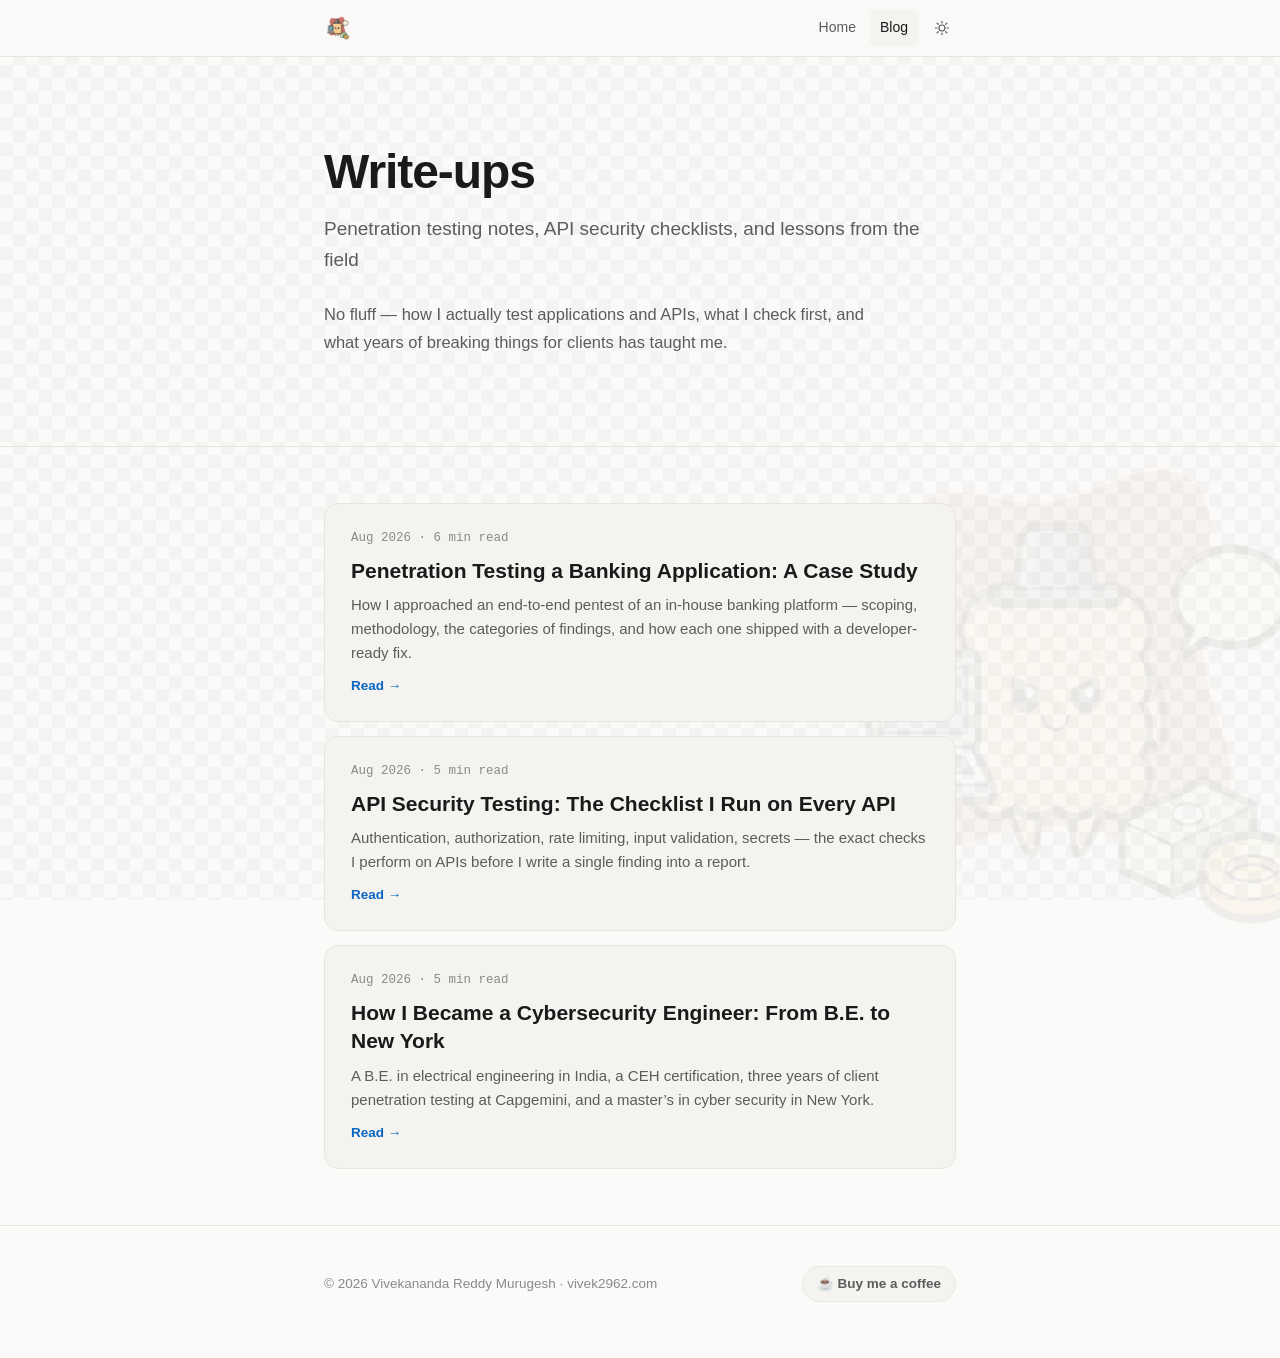
==== blog/index.html @ 9e59f550 "Add blog (3 write-ups), 404 page, sitemap with all URLs, nav Blog link" ====
<!DOCTYPE html>
<html lang="en">
<head>
  <meta charset="UTF-8" />
  <meta name="viewport" content="width=device-width, initial-scale=1.0" />
  <title>Write-ups — Vivek Murugesh | Cybersecurity Blog</title>
  <meta name="description" content="Penetration testing write-ups, API security checklists, and career lessons from a cybersecurity engineer with 5+ years in web, API, cloud and network security." />
  <meta name="author" content="Vivekananda Reddy Murugesh" />
  <meta name="robots" content="index, follow" />
  <link rel="canonical" href="https://www.vivek2962.com/blog/" />
  <meta name="theme-color" content="#ffffff" media="(prefers-color-scheme: light)" />
  <meta name="theme-color" content="#0f0f10" media="(prefers-color-scheme: dark)" />
  <meta property="og:type" content="article" />
  <meta property="og:url" content="https://www.vivek2962.com/blog/" />
  <meta property="og:title" content="Write-ups — Vivek Murugesh" />
  <meta property="og:description" content="Penetration testing write-ups, API security checklists, and career lessons from a cybersecurity engineer with 5+ years in web, API, cloud and network security." />
  <meta property="og:image" content="https://www.vivek2962.com/assets/img/og-image.png" />
  <meta property="og:image:width" content="1200" />
  <meta property="og:image:height" content="630" />
  <meta property="og:site_name" content="Vivek Murugesh" />
  <meta property="og:locale" content="en_US" />
  <meta name="twitter:card" content="summary_large_image" />
  <meta name="twitter:site" content="@vivek31337" />
  <meta name="twitter:creator" content="@vivek31337" />
  <meta name="twitter:title" content="Write-ups — Vivek Murugesh" />
  <meta name="twitter:description" content="Penetration testing write-ups, API security checklists, and career lessons from a cybersecurity engineer with 5+ years in web, API, cloud and network security." />
  <meta name="twitter:image" content="https://www.vivek2962.com/assets/img/og-image.png" />
  <script type="application/ld+json">
  {
    "@context": "https://schema.org",
    "@type": "Person",
    "name": "Vivekananda Reddy Murugesh",
    "url": "https://www.vivek2962.com/",
    "image": "https://www.vivek2962.com/assets/img/og-image.png",
    "jobTitle": "Cybersecurity Engineer",
    "sameAs": ["https://github.com/vivek29621", "https://x.com/vivek31337"]
  }
  </script>
  <link rel="icon" type="image/png" sizes="32x32" href="../assets/img/favicon-32.png" />
  <link rel="icon" type="image/png" sizes="64x64" href="../assets/img/favicon-64.png" />
  <link rel="icon" type="image/png" sizes="128x128" href="../assets/img/favicon.png" />
  <link rel="apple-touch-icon" sizes="180x180" href="../assets/img/favicon-180.png" />
  <link rel="stylesheet" href="../assets/css/style.css?v=15" />
  <script>document.documentElement.dataset.theme = localStorage.getItem('theme') || 'light';</script>
</head>
<body>
  <div class="bg-checker" aria-hidden="true"></div>
  <div class="bg-logo" aria-hidden="true"><img src="../assets/img/logo-watermark.png" alt="" /></div>
  <header class="site-header">
    <div class="wrap header-inner">
      <a class="logo" href="../index.html"><img src="../assets/img/favicon-64.png" alt="Vivek Murugesh" class="logo-img" /></a>
      <nav class="nav" aria-label="Primary">
        <a href="../index.html">Home</a>
        <a href="index.html" class="nav-active">Blog</a>
        <button class="theme-toggle" id="themeToggle" type="button" aria-label="Toggle dark mode" title="Toggle dark mode">
          <svg class="icon-sun" viewBox="0 0 24 24" width="16" height="16" fill="none" stroke="currentColor" stroke-width="1.8" stroke-linecap="round" aria-hidden="true"><circle cx="12" cy="12" r="4.5"/><path d="M12 2v2.5M12 19.5V22M2 12h2.5M19.5 12H22M4.6 4.6l1.8 1.8M17.6 17.6l1.8 1.8M4.6 19.4l1.8-1.8M17.6 6.4l1.8-1.8"/></svg>
          <svg class="icon-moon" viewBox="0 0 24 24" width="16" height="16" fill="none" stroke="currentColor" stroke-width="1.8" stroke-linecap="round" stroke-linejoin="round" aria-hidden="true"><path d="M20.5 14.5A8.5 8.5 0 019.5 3.5 8.5 8.5 0 1020.5 14.5z"/></svg>
        </button>
      </nav>
    </div>
  </header>

  <main id="top">
    <section class="hero reveal">
      <div class="wrap">
        <h1 class="hero-name">Write-ups</h1>
        <p class="hero-role">Penetration testing notes, API security checklists, and lessons from the field</p>
        <p class="hero-bio">
          No fluff — how I actually test applications and APIs, what I check first,
          and what years of breaking things for clients has taught me.
        </p>
      </div>
    </section>

    <section class="section reveal">
      <div class="wrap">
        <div class="blog-list">
          <a class="post-card" href="banking-app-pentest-case-study.html">
            <p class="post-date">Aug 2026 &middot; 6 min read</p>
            <h2 class="post-title">Penetration Testing a Banking Application: A Case Study</h2>
            <p class="post-excerpt">How I approached an end-to-end pentest of an in-house banking platform — scoping, methodology, the categories of findings, and how each one shipped with a developer-ready fix.</p>
            <p class="post-read">Read &rarr;</p>
          </a>

          <a class="post-card" href="api-security-checklist.html">
            <p class="post-date">Aug 2026 &middot; 5 min read</p>
            <h2 class="post-title">API Security Testing: The Checklist I Run on Every API</h2>
            <p class="post-excerpt">Authentication, authorization, rate limiting, input validation, secrets — the exact checks I perform on APIs before I write a single finding into a report.</p>
            <p class="post-read">Read &rarr;</p>
          </a>

          <a class="post-card" href="how-i-became-a-cybersecurity-engineer.html">
            <p class="post-date">Aug 2026 &middot; 5 min read</p>
            <h2 class="post-title">How I Became a Cybersecurity Engineer: From B.E. to New York</h2>
            <p class="post-excerpt">A B.E. in electrical engineering in India, a CEH certification, three years of client penetration testing at Capgemini, and a master&rsquo;s in cyber security in New York.</p>
            <p class="post-read">Read &rarr;</p>
          </a>
        </div>
      </div>
    </section>
  </main>
  <footer class="site-footer">
    <div class="wrap footer-inner">
      <p>&copy; <span id="year">2026</span> Vivekananda Reddy Murugesh &middot; vivek2962.com</p>
      <a class="footer-coffee" href="https://buymeacoffee.com/vivek2962" rel="noopener">☕ Buy me a coffee</a>
    </div>
  </footer>
  <script src="../assets/js/main.js?v=15"></script>
</body>
</html>
---- assets/css/style.css ----
/* ============================================================
   Vivek Murugesh — personal site
   Light, clean, minimal. System fonts, content-first.
   ============================================================ */

:root {
  --bg: #fbfaf8;
  --bg-soft: #f4f3f0;
  --text: #1a1a1a;
  --text-muted: #5c5c5c;
  --text-faint: #8a8a8a;
  --border: #e7e5e0;
  --accent: #0a66c2;
  --accent-underline: rgba(10, 102, 194, 0.25);
  --link: #1a1a1a;
  --max-w: 680px;
  --font-sans: -apple-system, BlinkMacSystemFont, "Segoe UI", Roboto, Helvetica, Arial, sans-serif;
  --font-mono: ui-monospace, "SF Mono", SFMono-Regular, Menlo, Consolas, "Liberation Mono", monospace;
}

[data-theme="dark"] {
  --bg: #0f0f10;
  --bg-soft: #151516;
  --text: #e8e8e8;
  --text-muted: #a3a3a3;
  --text-faint: #767676;
  --border: #262627;
  --accent: #4d9fff;
  --accent-underline: rgba(77, 159, 255, 0.3);
  --link: #e8e8e8;
}

* { margin: 0; padding: 0; box-sizing: border-box; }

html { scroll-behavior: smooth; scroll-padding-top: 72px; }

body {
  background: var(--bg);
  color: var(--text);
  font-family: var(--font-sans);
  font-size: 16.5px;
  line-height: 1.65;
  -webkit-font-smoothing: antialiased;
  text-rendering: optimizeLegibility;
  transition: background 0.25s ease, color 0.25s ease;
}

/* ---------- Background: subtle checkerboard + logo watermark ---------- */
.bg-checker,
.bg-logo {
  position: fixed;
  z-index: -1;
  pointer-events: none;
}
.bg-checker {
  inset: 0;
  background-image: repeating-conic-gradient(rgba(0, 0, 0, 0.028) 0% 25%, transparent 0% 50%);
  background-size: 26px 26px;
}
[data-theme="dark"] .bg-checker {
  background-image: repeating-conic-gradient(rgba(255, 255, 255, 0.03) 0% 25%, transparent 0% 50%);
}
.bg-logo {
  right: -3vmin;
  bottom: -3vmin;
  width: min(56vmin, 460px);
  opacity: 0.05;
  transition: opacity 0.25s ease;
}
[data-theme="dark"] .bg-logo { opacity: 0.06; }
.bg-logo img { width: 100%; height: auto; display: block; }

::selection { background: var(--accent-underline); }

a { color: var(--link); text-decoration: none; border-bottom: 1px solid var(--border); transition: border-color 0.15s ease, color 0.15s ease; }
a:hover { border-bottom-color: var(--accent); color: var(--accent); }
a:focus-visible { outline: 2px solid var(--accent); outline-offset: 3px; border-radius: 2px; }

ul { list-style: none; }
.mono { font-family: var(--font-mono); }

.wrap { max-width: var(--max-w); margin: 0 auto; padding: 0 24px; }

/* ---------- Header ---------- */
.site-header {
  position: sticky;
  top: 0;
  z-index: 50;
  background: color-mix(in srgb, var(--bg) 85%, transparent);
  backdrop-filter: blur(10px);
  -webkit-backdrop-filter: blur(10px);
  border-bottom: 1px solid var(--border);
}
.header-inner {
  display: flex;
  align-items: center;
  justify-content: space-between;
  height: 56px;
}
.logo { font-size: 15.5px; font-weight: 650; border-bottom: none; }
.logo-img { height: 28px; width: auto; display: block; border-radius: 6px; }
.logo:hover { color: var(--accent); border-bottom: none; }
.logo:hover .logo-img { opacity: 0.85; }
.nav { display: flex; align-items: center; gap: 4px; }
.nav a {
  padding: 6px 10px;
  font-size: 14px;
  color: var(--text-muted);
  border-bottom: none;
  border-radius: 6px;
}
.nav a:hover { color: var(--text); background: var(--bg-soft); border-bottom: none; }

.theme-toggle {
  margin-left: 6px;
  padding: 6px;
  border: none;
  background: none;
  color: var(--text-muted);
  cursor: pointer;
  border-radius: 6px;
  display: inline-flex;
  align-items: center;
  justify-content: center;
}
.theme-toggle:hover { color: var(--text); background: var(--bg-soft); }
[data-theme="light"] .icon-moon { display: none; }
[data-theme="dark"] .icon-sun { display: none; }

/* ---------- Hero ---------- */
.hero { padding: 88px 0 64px; }
.hero-name {
  font-size: clamp(34px, 5.5vw, 48px);
  font-weight: 700;
  letter-spacing: -0.022em;
  line-height: 1.12;
  margin-bottom: 14px;
}
.hero-role {
  font-size: 19px;
  font-weight: 500;
  color: var(--text-muted);
  margin-bottom: 26px;
}
.hero-bio {
  color: var(--text-muted);
  max-width: 60ch;
  margin-bottom: 26px;
}
.hero-meta {
  font-size: 14.5px;
  color: var(--text-faint);
  display: flex;
  flex-wrap: wrap;
  gap: 10px;
  align-items: center;
  margin-bottom: 22px;
}
.hero-meta a { border-bottom: none; color: var(--text); }
.hero-meta a:hover { color: var(--accent); }

/* Resume paywall: lock button -> direct checkout */
.resume-lock {
  display: inline-flex;
  align-items: center;
  gap: 6px;
  padding: 5px 12px 5px 10px;
  border: 1px solid var(--border);
  border-radius: 999px;
  background: var(--bg-soft);
  font-family: inherit;
  font-size: 13.5px;
  font-weight: 600;
  color: var(--text);
  cursor: pointer;
  transition: border-color 0.15s ease, transform 0.15s ease, box-shadow 0.15s ease;
}
.resume-lock:hover {
  border-color: var(--accent);
  box-shadow: 0 2px 10px -4px var(--accent);
  transform: translateY(-1px);
  color: var(--text);
}
.resume-lock svg { color: var(--text-faint); }
.resume-lock:hover svg { color: var(--accent); }
.hero-note {
  display: inline-flex;
  align-items: center;
  gap: 8px;
  font-size: 13.5px;
  color: var(--text-faint);
  background: var(--bg-soft);
  border: 1px solid var(--border);
  border-radius: 999px;
  padding: 7px 14px;
}
.dot {
  width: 8px; height: 8px;
  border-radius: 50%;
  background: #22c55e;
  flex-shrink: 0;
}
[data-theme="dark"] .dot { background: #4ade80; }

/* Dark mode suggestion notice */
.dark-note {
  display: inline-flex;
  align-items: center;
  flex-wrap: wrap;
  gap: 8px;
  margin-top: 18px;
  padding: 7px 8px 7px 14px;
  border: 1px solid var(--border);
  border-radius: 999px;
  background: var(--bg-soft);
  font-size: 13px;
  color: var(--text-muted);
}
.dark-note[hidden] { display: none; }
.dark-note svg { color: var(--accent); flex-shrink: 0; }
.note-text-dark { display: none; }
[data-theme="dark"] .note-text-light { display: none; }
[data-theme="dark"] .note-text-dark { display: inline; }
.note-enable,
.note-disable {
  border: none;
  cursor: pointer;
  padding: 5px 12px;
  border-radius: 999px;
  background: var(--accent);
  color: #052e1e;
  font-family: inherit;
  font-size: 12.5px;
  font-weight: 700;
  transition: opacity 0.15s ease, transform 0.15s ease;
}
.note-disable { display: none; }
[data-theme="dark"] .note-enable { display: none; }
[data-theme="dark"] .note-disable { display: inline-flex; }
.note-enable:hover,
.note-disable:hover { opacity: 0.9; transform: translateY(-1px); }
.note-close {
  border: none;
  background: none;
  cursor: pointer;
  color: var(--text-faint);
  font-size: 13px;
  width: 30px;
  height: 30px;
  border-radius: 8px;
  display: inline-flex;
  align-items: center;
  justify-content: center;
}
.note-close:hover { color: var(--text); background: var(--border); }

/* ---------- Sections ---------- */
.section { padding: 56px 0; border-top: 1px solid var(--border); }
.section-title {
  font-size: 13px;
  font-weight: 650;
  letter-spacing: 0.09em;
  text-transform: uppercase;
  color: var(--text-faint);
  margin-bottom: 34px;
}

/* ---------- Jobs ---------- */
.job { margin-bottom: 40px; }
.job:last-child { margin-bottom: 0; }
.job-head { margin-bottom: 14px; }
.job-head h3 {
  font-size: 18.5px;
  font-weight: 650;
  letter-spacing: -0.01em;
  margin-bottom: 4px;
}
.at { color: var(--text-faint); font-weight: 400; }
.job-date {
  font-size: 13.5px;
  color: var(--text-faint);
  font-family: var(--font-mono);
}
.job-points { display: flex; flex-direction: column; gap: 9px; }
.job-points li {
  position: relative;
  padding-left: 18px;
  color: var(--text-muted);
  font-size: 15.5px;
  line-height: 1.6;
}
.job-points li::before {
  content: "–";
  position: absolute;
  left: 2px;
  color: var(--text-faint);
}

/* ---------- Projects ---------- */
.project h3 { font-size: 18.5px; font-weight: 650; letter-spacing: -0.01em; margin-bottom: 4px; }
.project-desc { color: var(--text-muted); margin: 16px 0 12px; max-width: 62ch; }
.project-tags { font-size: 13px; color: var(--text-faint); }

/* ---------- Skills ---------- */
.skills { border-top: 1px solid var(--border); }
.skill-row {
  display: grid;
  grid-template-columns: 180px 1fr;
  gap: 24px;
  padding: 16px 0;
  border-bottom: 1px solid var(--border);
  align-items: baseline;
}
.skill-row dt { font-weight: 600; font-size: 15px; }
.skill-row dd { color: var(--text-muted); font-size: 15px; }

/* ---------- Education ---------- */
.edu-grid {
  display: grid;
  grid-template-columns: 1fr 1fr;
  gap: 28px 40px;
}
.edu-item h3 { font-size: 16.5px; font-weight: 650; margin-bottom: 3px; }
.edu-school { color: var(--text-muted); font-size: 14.5px; margin-bottom: 6px; }

/* ---------- Misc ---------- */
.plain-text { color: var(--text-muted); max-width: 60ch; }

/* ---------- Footer ---------- */
.site-footer { border-top: 1px solid var(--border); padding: 40px 0 56px; }
.footer-inner {
  display: flex;
  justify-content: space-between;
  align-items: center;
  flex-wrap: wrap;
  gap: 10px;
  font-size: 13.5px;
  color: var(--text-faint);
}
.footer-coffee {
  border-bottom: none;
  font-weight: 600;
  color: var(--text-muted);
  padding: 6px 14px;
  border: 1px solid var(--border);
  border-radius: 999px;
  background: var(--bg-soft);
  transition: border-color 0.15s ease, transform 0.15s ease;
}
.footer-coffee:hover {
  color: var(--accent);
  border-color: var(--accent);
  transform: translateY(-1px);
}

/* ---------- Reveal (subtle) ---------- */
.reveal { opacity: 0; transform: translateY(10px); transition: opacity 0.5s ease, transform 0.5s ease; }
.reveal.is-visible { opacity: 1; transform: none; }

/* ---------- Blog ---------- */
.nav-active { color: var(--text) !important; background: var(--bg-soft); border-radius: 6px; }
.blog-list { display: grid; gap: 14px; }
.post-card {
  display: block;
  border: 1px solid var(--border);
  border-bottom: 1px solid var(--border);
  border-radius: 14px;
  padding: 24px 26px;
  background: var(--bg-soft);
  transition: border-color 0.15s ease, transform 0.15s ease, box-shadow 0.15s ease;
}
.post-card:hover {
  border-color: var(--accent);
  transform: translateY(-2px);
  box-shadow: 0 10px 30px -12px rgba(0, 0, 0, 0.12);
}
.post-date { font-size: 12.5px; color: var(--text-faint); font-family: var(--font-mono); margin-bottom: 8px; }
.post-title { font-size: 21px; line-height: 1.35; margin-bottom: 8px; color: var(--text); }
.post-excerpt { font-size: 15px; color: var(--text-muted); line-height: 1.6; margin-bottom: 10px; }
.post-read { font-size: 13.5px; font-weight: 600; color: var(--accent); }

/* Post article page */
.post { padding: 64px 0 80px; }
.post h1.post-title { font-size: 32px; line-height: 1.25; margin: 12px 0 10px; }
.post-sub { font-size: 17px; color: var(--text-muted); margin-bottom: 40px; line-height: 1.6; }
.post h2 { font-size: 21px; margin: 36px 0 14px; line-height: 1.35; }
.post p { margin-bottom: 18px; }
.post ul { margin: 0 0 20px 22px; }
.post li { margin-bottom: 10px; line-height: 1.65; }
.post code {
  font-family: var(--font-mono);
  font-size: 0.9em;
  background: var(--bg-soft);
  border: 1px solid var(--border);
  border-radius: 5px;
  padding: 1px 6px;
}
.post strong { color: var(--text); }
.back-link { border-bottom: none; color: var(--text-faint); font-size: 13.5px; }
.back-link:hover { color: var(--accent); }

/* ---------- 404 ---------- */
.error-wrap { text-align: center; padding: 120px 0 140px; }
.error-code { font-family: var(--font-mono); font-size: 64px; font-weight: 700; color: var(--text-faint); }
.error-msg { margin: 16px 0 28px; color: var(--text-muted); }
.btn-home {
  display: inline-block;
  padding: 10px 22px;
  border: 1px solid var(--border);
  border-radius: 999px;
  background: var(--bg-soft);
  font-weight: 600;
  border-bottom: 1px solid var(--border);
  transition: border-color 0.15s ease, transform 0.15s ease;
}
.btn-home:hover { color: var(--accent); border-color: var(--accent); transform: translateY(-1px); }

@media (prefers-reduced-motion: reduce) {
  html { scroll-behavior: auto; }
  .reveal { opacity: 1; transform: none; transition: none; }
  * { transition-duration: 0.01ms !important; }
}

/* ---------- Responsive ---------- */
@media (max-width: 560px) {
  .skill-row { grid-template-columns: 1fr; gap: 6px; }
  .edu-grid { grid-template-columns: 1fr; }
  .nav a { padding: 6px 8px; font-size: 13.5px; }
  .hero { padding: 64px 0 48px; }
  .section { padding: 44px 0; }
  .footer-inner { flex-direction: column; align-items: flex-start; gap: 4px; }
}
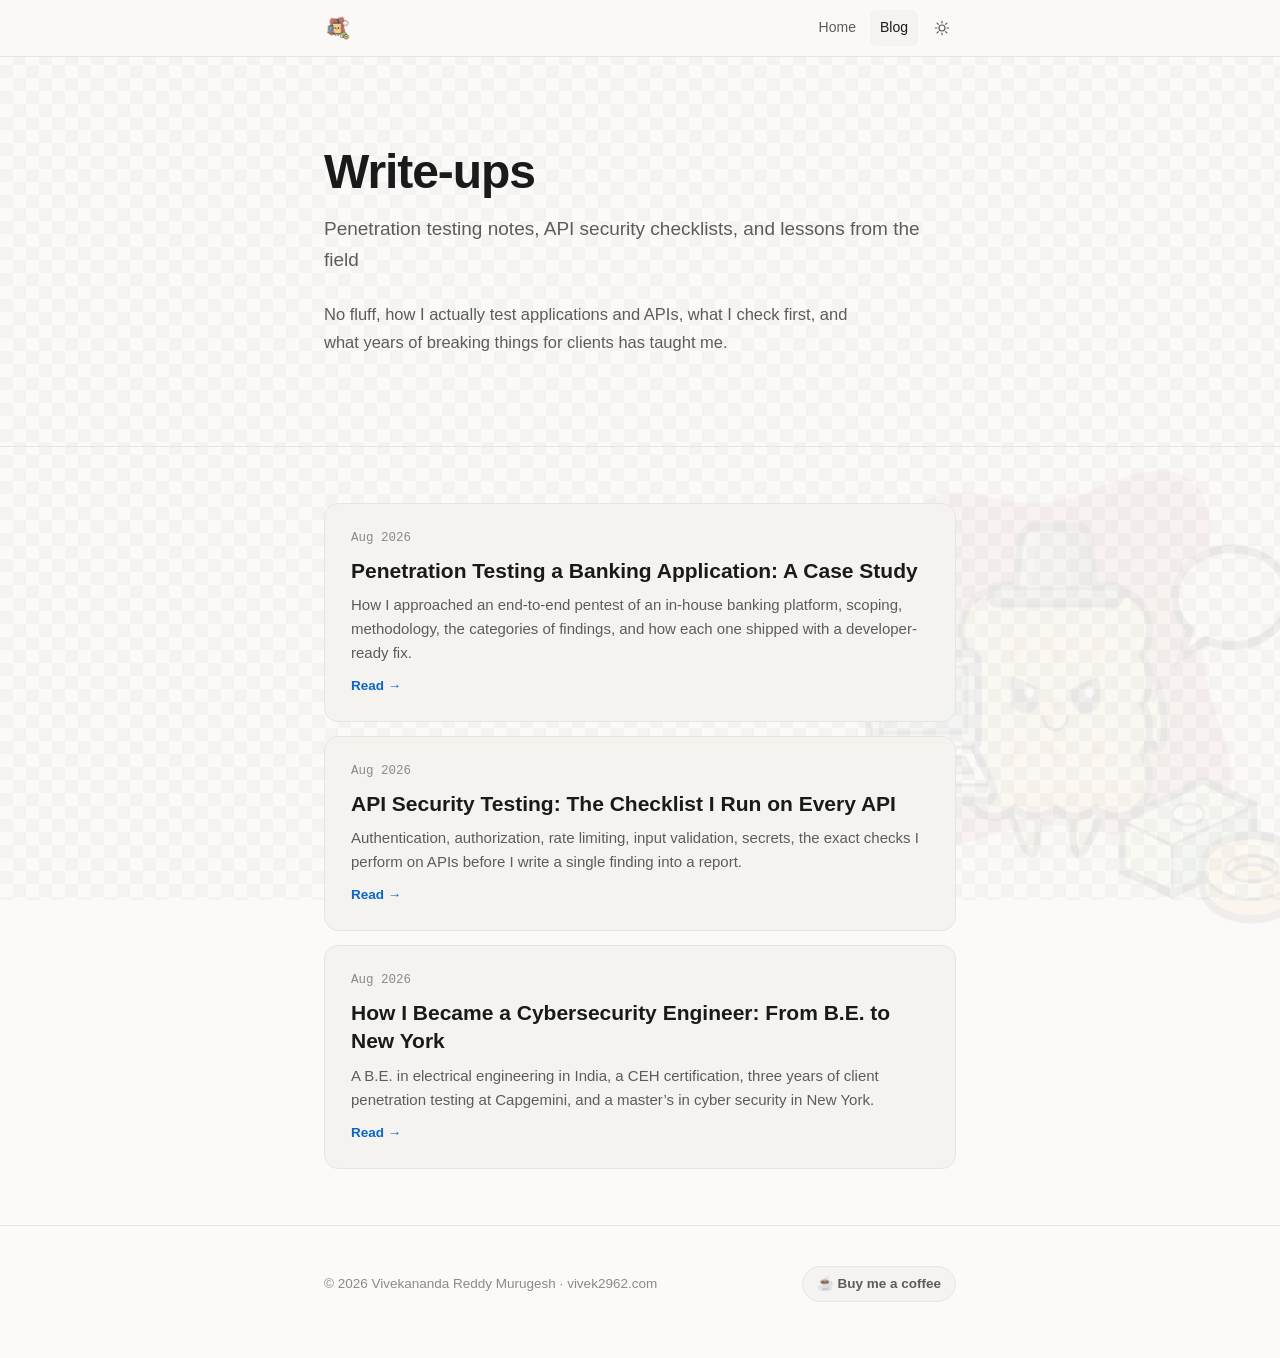
==== commit f3cc2cad: "Blog: remove em-dashes, unify post dates to Aug 2026, drop min-read" ====
--- a/blog/index.html
+++ b/blog/index.html
@@ -3,7 +3,7 @@
 <head>
   <meta charset="UTF-8" />
   <meta name="viewport" content="width=device-width, initial-scale=1.0" />
-  <title>Write-ups — Vivek Murugesh | Cybersecurity Blog</title>
+  <title>Write-ups | Vivek Murugesh | Cybersecurity Blog</title>
   <meta name="description" content="Penetration testing write-ups, API security checklists, and career lessons from a cybersecurity engineer with 5+ years in web, API, cloud and network security." />
   <meta name="author" content="Vivekananda Reddy Murugesh" />
   <meta name="robots" content="index, follow" />
@@ -12,7 +12,7 @@
   <meta name="theme-color" content="#0f0f10" media="(prefers-color-scheme: dark)" />
   <meta property="og:type" content="article" />
   <meta property="og:url" content="https://www.vivek2962.com/blog/" />
-  <meta property="og:title" content="Write-ups — Vivek Murugesh" />
+  <meta property="og:title" content="Write-ups | Vivek Murugesh" />
   <meta property="og:description" content="Penetration testing write-ups, API security checklists, and career lessons from a cybersecurity engineer with 5+ years in web, API, cloud and network security." />
   <meta property="og:image" content="https://www.vivek2962.com/assets/img/og-image.png" />
   <meta property="og:image:width" content="1200" />
@@ -22,7 +22,7 @@
   <meta name="twitter:card" content="summary_large_image" />
   <meta name="twitter:site" content="@vivek31337" />
   <meta name="twitter:creator" content="@vivek31337" />
-  <meta name="twitter:title" content="Write-ups — Vivek Murugesh" />
+  <meta name="twitter:title" content="Write-ups | Vivek Murugesh" />
   <meta name="twitter:description" content="Penetration testing write-ups, API security checklists, and career lessons from a cybersecurity engineer with 5+ years in web, API, cloud and network security." />
   <meta name="twitter:image" content="https://www.vivek2962.com/assets/img/og-image.png" />
   <script type="application/ld+json">
@@ -66,7 +66,7 @@
         <h1 class="hero-name">Write-ups</h1>
         <p class="hero-role">Penetration testing notes, API security checklists, and lessons from the field</p>
         <p class="hero-bio">
-          No fluff — how I actually test applications and APIs, what I check first,
+          No fluff, how I actually test applications and APIs, what I check first,
           and what years of breaking things for clients has taught me.
         </p>
       </div>
@@ -76,21 +76,21 @@
       <div class="wrap">
         <div class="blog-list">
           <a class="post-card" href="banking-app-pentest-case-study.html">
-            <p class="post-date">Aug 2026 &middot; 6 min read</p>
+            <p class="post-date">Aug 2026 </p>
             <h2 class="post-title">Penetration Testing a Banking Application: A Case Study</h2>
-            <p class="post-excerpt">How I approached an end-to-end pentest of an in-house banking platform — scoping, methodology, the categories of findings, and how each one shipped with a developer-ready fix.</p>
+            <p class="post-excerpt">How I approached an end-to-end pentest of an in-house banking platform, scoping, methodology, the categories of findings, and how each one shipped with a developer-ready fix.</p>
             <p class="post-read">Read &rarr;</p>
           </a>
 
           <a class="post-card" href="api-security-checklist.html">
-            <p class="post-date">Aug 2026 &middot; 5 min read</p>
+            <p class="post-date">Aug 2026 </p>
             <h2 class="post-title">API Security Testing: The Checklist I Run on Every API</h2>
-            <p class="post-excerpt">Authentication, authorization, rate limiting, input validation, secrets — the exact checks I perform on APIs before I write a single finding into a report.</p>
+            <p class="post-excerpt">Authentication, authorization, rate limiting, input validation, secrets, the exact checks I perform on APIs before I write a single finding into a report.</p>
             <p class="post-read">Read &rarr;</p>
           </a>
 
           <a class="post-card" href="how-i-became-a-cybersecurity-engineer.html">
-            <p class="post-date">Aug 2026 &middot; 5 min read</p>
+            <p class="post-date">Aug 2026 </p>
             <h2 class="post-title">How I Became a Cybersecurity Engineer: From B.E. to New York</h2>
             <p class="post-excerpt">A B.E. in electrical engineering in India, a CEH certification, three years of client penetration testing at Capgemini, and a master&rsquo;s in cyber security in New York.</p>
             <p class="post-read">Read &rarr;</p>
